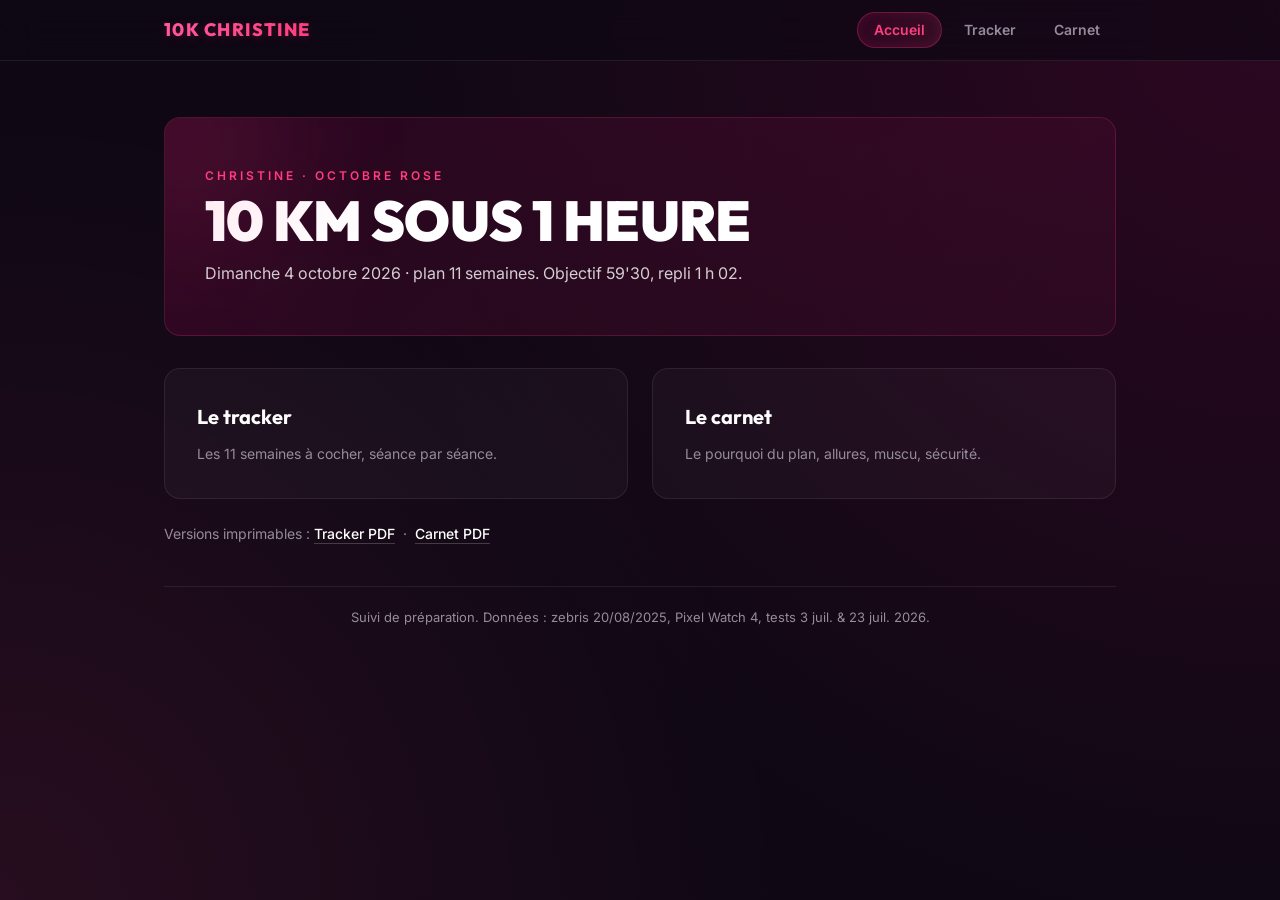
==== index.html @ 1869d093 "feat: rend la PWA réellement hors-ligne, ajoute la jauge de volume et le prochain jalon Le manifeste" ====
<!DOCTYPE html>
<html lang="fr">
<head>
<meta charset="utf-8">
<meta name="viewport" content="width=device-width, initial-scale=1, viewport-fit=cover">
<meta name="theme-color" content="#0F0814">
<meta name="description" content="Plan de préparation 10 km en 11 semaines pour Christine — Octobre Rose 2026, objectif 59'30.">
<title>Préparation 10 km · Christine · Octobre Rose 2026</title>
<link rel="stylesheet" href="style.v2.css">
<link rel="manifest" href="manifest.json">
<link rel="apple-touch-icon" href="icon-192.png">
<!-- View Transitions API -->
<meta name="view-transition" content="same-origin">
<style>
  .pdf { margin-top: 24px; font-size: 14px; color: var(--muted); }
  .pdf a { color: #fff; font-weight: 500; text-decoration: underline; text-decoration-color: rgba(255,255,255,0.2); text-underline-offset: 4px; }
  .pdf a:hover { color: var(--hot); text-decoration-color: var(--hot); }
  @media (max-width: 719px) {
    .cards { grid-template-columns: 1fr; }
  }
</style>
</head>
<body>

<header class="shell">
  <div class="shell-inner">
    <a class="shell-brand" href="index.html">10K Christine</a>
    <nav class="shell-nav" aria-label="Navigation">
      <a href="index.html" class="shell-tab active">Accueil</a>
      <a href="Christine_10K_Tracker.html" class="shell-tab">Tracker</a>
      <a href="Christine_10K_Carnet.html" class="shell-tab">Carnet</a>
    </nav>
  </div>
</header>

<div class="wrap">
  <div class="hero">
    <div class="k">Christine · Octobre Rose</div>
    <h1>10 km sous 1 heure</h1>
    <p>Dimanche 4 octobre 2026 · plan 11 semaines. Objectif 59'30, repli 1 h 02.</p>
  </div>

  <div class="cards">
    <a class="card" href="Christine_10K_Tracker.html">
      <b>Le tracker</b>
      <span>Les 11 semaines à cocher, séance par séance.</span>
    </a>
    <a class="card" href="Christine_10K_Carnet.html">
      <b>Le carnet</b>
      <span>Le pourquoi du plan, allures, muscu, sécurité.</span>
    </a>
  </div>
  
  <p class="pdf">Versions imprimables : <a href="Christine_10K_Tracker.pdf">Tracker PDF</a> &nbsp;·&nbsp; <a href="Christine_10K_Carnet.pdf">Carnet PDF</a></p>
  
  <footer class="site-footer">Suivi de préparation. Données : zebris 20/08/2025, Pixel Watch 4, tests 3 juil. &amp; 23 juil. 2026.</footer>
</div>

<script>
if ('serviceWorker' in navigator) {
  window.addEventListener('load', function () {
    navigator.serviceWorker.register('sw.js').catch(function () { /* pas bloquant */ });
  });
}
</script>

</body>
</html>
---- style.v2.css ----
/* ==========================================================================
   STYLE.CSS — Premium Dark Mode, Glassmorphism & Animations
   Prépa 10 km · Christine · Octobre Rose 2026
   ========================================================================== */

/* ===== FONTS ===== */
@import url('https://fonts.googleapis.com/css2?family=Inter:wght@400;500;600;700&family=Outfit:wght@400;600;700;800;900&display=swap');

/* ===== DESIGN TOKENS ===== */
:root {
  /* Dark Mode Palette */
  --bg: #0F0814;
  --bg-glow: radial-gradient(circle at top right, rgba(214,0,108,0.15) 0%, rgba(15,8,20,0) 60%),
             radial-gradient(circle at bottom left, rgba(255,61,127,0.1) 0%, rgba(15,8,20,0) 50%);
  --surface: rgba(255, 255, 255, 0.03);
  --surface-hover: rgba(255, 255, 255, 0.06);
  --surface-active: rgba(255, 255, 255, 0.1);
  --border: rgba(255, 255, 255, 0.08);
  --border-light: rgba(255, 255, 255, 0.04);

  /* Brand Colors */
  --brand: #D6006C;
  --brand-dk: #FF5E9F; /* Lightened for dark mode readability */
  --hot: #FF3D7F;
  --glow-pink: rgba(255, 61, 127, 0.4);

  /* Typography Colors */
  --txt: #EAE6EE;
  --muted: #958B9C;
  --txt-dark: #1E1022; /* For buttons on light backgrounds */

  /* Dimensions */
  --shell-h: 56px;
  --radius: 16px;
  --radius-sm: 10px;

  /* Typography Stacks */
  --font-body: 'Inter', -apple-system, BlinkMacSystemFont, sans-serif;
  --font-disp: 'Outfit', -apple-system, sans-serif;
}

/* ===== RESET & BASE ===== */
*, *::before, *::after { box-sizing: border-box; }

html { scroll-behavior: smooth; }

body {
  margin: 0;
  background-color: var(--bg);
  background-image: var(--bg-glow);
  background-attachment: fixed;
  color: var(--txt);
  font-family: var(--font-body);
  font-size: 15px;
  line-height: 1.6;
  -webkit-font-smoothing: antialiased;
  -moz-osx-font-smoothing: grayscale;
}

.disp { font-family: var(--font-disp); font-weight: 700; }

a { color: var(--brand-dk); text-decoration: none; transition: color 0.2s; }
a:hover { color: var(--hot); }
p { margin: 0 0 16px; }
ul { margin: 0 0 16px; padding-left: 20px; }
li { margin-bottom: 8px; }
li::marker { color: var(--hot); }

/* ===== SHELL NAVIGATION (Glassmorphism) ===== */
.shell {
  position: sticky;
  top: 0;
  z-index: 50;
  background: rgba(15, 8, 20, 0.7);
  backdrop-filter: blur(16px);
  -webkit-backdrop-filter: blur(16px);
  border-bottom: 1px solid var(--border);
  padding-top: env(safe-area-inset-top);
}

.shell-inner {
  display: flex;
  align-items: center;
  gap: 12px;
  padding: 12px 16px;
  max-width: 1000px;
  margin: 0 auto;
}

.shell-brand {
  font-family: var(--font-disp);
  font-weight: 800;
  text-transform: uppercase;
  letter-spacing: .08em;
  font-size: 18px;
  background: linear-gradient(120deg, var(--brand-dk), var(--hot));
  -webkit-background-clip: text;
  -webkit-text-fill-color: transparent;
  text-shadow: 0 2px 10px rgba(255, 61, 127, 0.2);
}
.shell-brand:hover { -webkit-text-fill-color: transparent; } /* Override default link hover */

.shell-nav {
  display: flex;
  gap: 6px;
  margin-left: auto;
}

.shell-tab {
  display: inline-flex;
  align-items: center;
  height: 36px;
  padding: 0 16px;
  border-radius: 20px;
  color: var(--muted);
  font-size: 14px;
  font-weight: 600;
  transition: all 0.2s cubic-bezier(0.4, 0, 0.2, 1);
}

.shell-tab:hover {
  background: var(--surface-hover);
  color: var(--txt);
}

.shell-tab.active {
  background: linear-gradient(120deg, rgba(214,0,108,0.15), rgba(255,61,127,0.15));
  color: var(--hot);
  border: 1px solid rgba(255,61,127,0.3);
  box-shadow: 0 0 12px rgba(255,61,127,0.1) inset;
  pointer-events: none;
}

/* ===== WRAP ===== */
.wrap {
  max-width: 1000px;
  margin: 0 auto;
  padding: 24px 16px calc(60px + env(safe-area-inset-bottom));
}

/* ===== HERO (Neon / Glow) ===== */
.hero {
  position: relative;
  background: linear-gradient(135deg, rgba(214,0,108,0.15), rgba(255,61,127,0.05));
  border: 1px solid rgba(255,61,127,0.2);
  border-radius: var(--radius);
  padding: 32px 24px;
  margin: 16px 0 24px;
  overflow: hidden;
}

.hero::before {
  content: '';
  position: absolute;
  top: -50px; left: -50px;
  width: 150px; height: 150px;
  background: var(--hot);
  filter: blur(80px);
  opacity: 0.3;
  border-radius: 50%;
}

.hero .k {
  font-family: var(--font-body);
  text-transform: uppercase;
  letter-spacing: .25em;
  font-size: 12px;
  font-weight: 600;
  color: var(--hot);
  margin-bottom: 8px;
}

.hero h1 {
  font-family: var(--font-disp);
  text-transform: uppercase;
  font-weight: 900;
  font-size: clamp(32px, 8vw, 56px);
  line-height: 1;
  margin: 0 0 12px;
  color: #fff;
  letter-spacing: -0.01em;
}

.hero p { margin: 0; font-size: 16px; color: rgba(255,255,255,0.8); }

/* ===== DASHBOARD CARDS / BENTO ===== */
.cards {
  display: grid;
  grid-template-columns: 1fr 1fr;
  gap: 16px;
  margin-top: 24px;
}

a.card {
  display: block;
  background: var(--surface);
  border: 1px solid var(--border);
  border-radius: var(--radius);
  padding: 24px;
  text-decoration: none;
  transition: all 0.3s cubic-bezier(0.25, 0.8, 0.25, 1);
  position: relative;
  overflow: hidden;
}

a.card::after {
  content: '';
  position: absolute;
  top: 0; left: 0; right: 0; bottom: 0;
  border-radius: inherit;
  box-shadow: 0 8px 24px rgba(0,0,0,0.4);
  opacity: 0;
  transition: opacity 0.3s;
  z-index: -1;
}

a.card:hover {
  transform: translateY(-4px);
  background: var(--surface-hover);
  border-color: rgba(255,61,127,0.4);
}
a.card:hover::after { opacity: 1; }

a.card b {
  display: block;
  font-family: var(--font-disp);
  font-weight: 700;
  font-size: 20px;
  color: #fff;
  margin-bottom: 8px;
}

a.card span { font-size: 14px; color: var(--muted); }

/* ===== TABLES ===== */
.tw { margin: 24px 0; overflow-x: auto; -webkit-overflow-scrolling: touch; }

table {
  border-collapse: collapse;
  width: 100%;
  font-size: 15px;
  background: var(--surface);
  border-radius: var(--radius-sm);
  overflow: hidden;
  border: 1px solid var(--border);
}

th {
  background: rgba(0,0,0,0.2);
  color: #fff;
  text-align: left;
  padding: 14px 16px;
  font-family: var(--font-body);
  text-transform: uppercase;
  letter-spacing: .08em;
  font-size: 12px;
  font-weight: 600;
  border-bottom: 1px solid var(--border);
}

td {
  padding: 12px 16px;
  border-bottom: 1px solid var(--border-light);
  vertical-align: middle;
}

tr:last-child td { border-bottom: none; }
tr:nth-child(even) td { background: rgba(255,255,255,0.01); }

td.l { font-weight: 600; color: #fff; }
.ctr { text-align: center; }
.pk { color: var(--brand-dk); font-weight: 700; }

tr.hi td { background: rgba(255,61,127,0.08); }
tr.hi td:first-child { box-shadow: inset 3px 0 0 var(--hot); }
tr.hi td.l, tr.hi .pk { color: var(--hot); }

/* ===== TABLES → CARTES SUR MOBILE ===== */
@media (max-width: 719px) {
  .tw { overflow-x: visible; background: transparent; border: none; }
  table { background: transparent; border: none; overflow: visible; }
  table thead { position: absolute; left: -9999px; clip: rect(0 0 0 0); }
  
  table tbody tr {
    display: block;
    background: var(--surface);
    border: 1px solid var(--border);
    border-radius: var(--radius-sm);
    padding: 16px;
    margin-bottom: 16px;
  }
  
  table tbody tr.hi {
    background: rgba(255,61,127,0.05);
    border-color: rgba(255,61,127,0.3);
  }
  table tbody tr.hi td:first-child { box-shadow: none; }

  table td {
    display: flex;
    justify-content: space-between;
    align-items: center;
    padding: 6px 0;
    border: none;
    text-align: right;
  }

  table td::before {
    content: attr(data-label);
    display: block;
    font-family: var(--font-body);
    font-weight: 600;
    font-size: 12px;
    text-transform: uppercase;
    letter-spacing: .05em;
    color: var(--muted);
    text-align: left;
    margin-right: 12px;
  }
  table td.ctr { text-align: right; }
}
@media (min-width: 720px) { table td::before { display: none; } }

/* ===== CALLOUTS ===== */
.co, .co-dark, .tip {
  border-radius: var(--radius-sm);
  padding: 18px 20px;
  margin: 20px 0;
  border: 1px solid var(--border);
}

.co {
  background: linear-gradient(145deg, rgba(214,0,108,0.1), transparent);
  border-left: 4px solid var(--brand);
}
.co h4 { margin: 0 0 8px; color: var(--brand-dk); font-size: 17px; font-family: var(--font-disp); }

.co-dark {
  background: linear-gradient(145deg, rgba(255,255,255,0.05), transparent);
  border-left: 4px solid #fff;
}
.co-dark h4 { margin: 0 0 8px; color: #fff; font-size: 17px; font-family: var(--font-disp); }

.tip {
  background: rgba(255,255,255,0.04);
  border-color: var(--border-light);
  position: relative;
  padding-left: 50px;
}
.tip::before {
  content: '💡';
  font-size: 18px;
  line-height: 1;
  position: absolute;
  left: 18px;
  top: 18px;
}
.tip b {
  display: block;
  margin-bottom: 3px;
}

/* ===== SITE FOOTER ===== */
.site-footer {
  color: var(--muted);
  font-size: 13px;
  text-align: center;
  margin-top: 40px;
  padding-top: 20px;
  border-top: 1px solid var(--border);
}

/* ===== ACCESSIBILITY ===== */
:focus-visible {
  outline: 2px solid var(--hot);
  outline-offset: 3px;
  border-radius: 4px;
}

@media (prefers-reduced-motion: reduce) {
  *, *::before, *::after {
    animation-duration: 0.01ms !important;
    animation-iteration-count: 1 !important;
    transition-duration: 0.01ms !important;
  }
  html { scroll-behavior: auto; }
}

/* ===== BOUTON "HAUT" FLOTTANT ===== */
#top-btn {
  position: fixed;
  right: 20px;
  bottom: calc(20px + env(safe-area-inset-bottom));
  z-index: 30;
  width: 48px;
  height: 48px;
  border-radius: 50%;
  border: 1px solid rgba(255,255,255,0.1);
  cursor: pointer;
  background: rgba(15,8,20,0.8);
  backdrop-filter: blur(8px);
  color: #fff;
  font-size: 20px;
  box-shadow: 0 4px 16px rgba(0,0,0,0.5);
  opacity: 0;
  pointer-events: none;
  transition: all .3s cubic-bezier(0.4, 0, 0.2, 1);
}
#top-btn:hover { background: var(--surface-hover); transform: translateY(-4px); }
#top-btn.show { opacity: 1; pointer-events: auto; }

/* ===== DESKTOP ENRICHMENT ===== */
@media (min-width: 720px) {
  body { font-size: 16px; }
  .shell-inner { padding: 12px 24px; }
  .wrap { padding: 32px 24px 80px; }
  .hero { padding: 48px 40px; margin: 24px 0 32px; }
  .cards { gap: 24px; }
  a.card { padding: 32px; }
}

/* ===== PRINT ===== */
@media print {
  .shell, #top-btn { display: none; }
  body { background: #fff; color: #000; }
  a { color: #000; }
  .hero { border: 1px solid #ccc; background: none; color: #000; }
  .hero h1, .hero .k { color: #000; }
  .hero p { color: #333; }
  table, .card, section { border: 1px solid #ccc; background: none; }
  th { background: #eee; color: #000; }
  td.l, .pk { color: #000; font-weight: bold; }
}
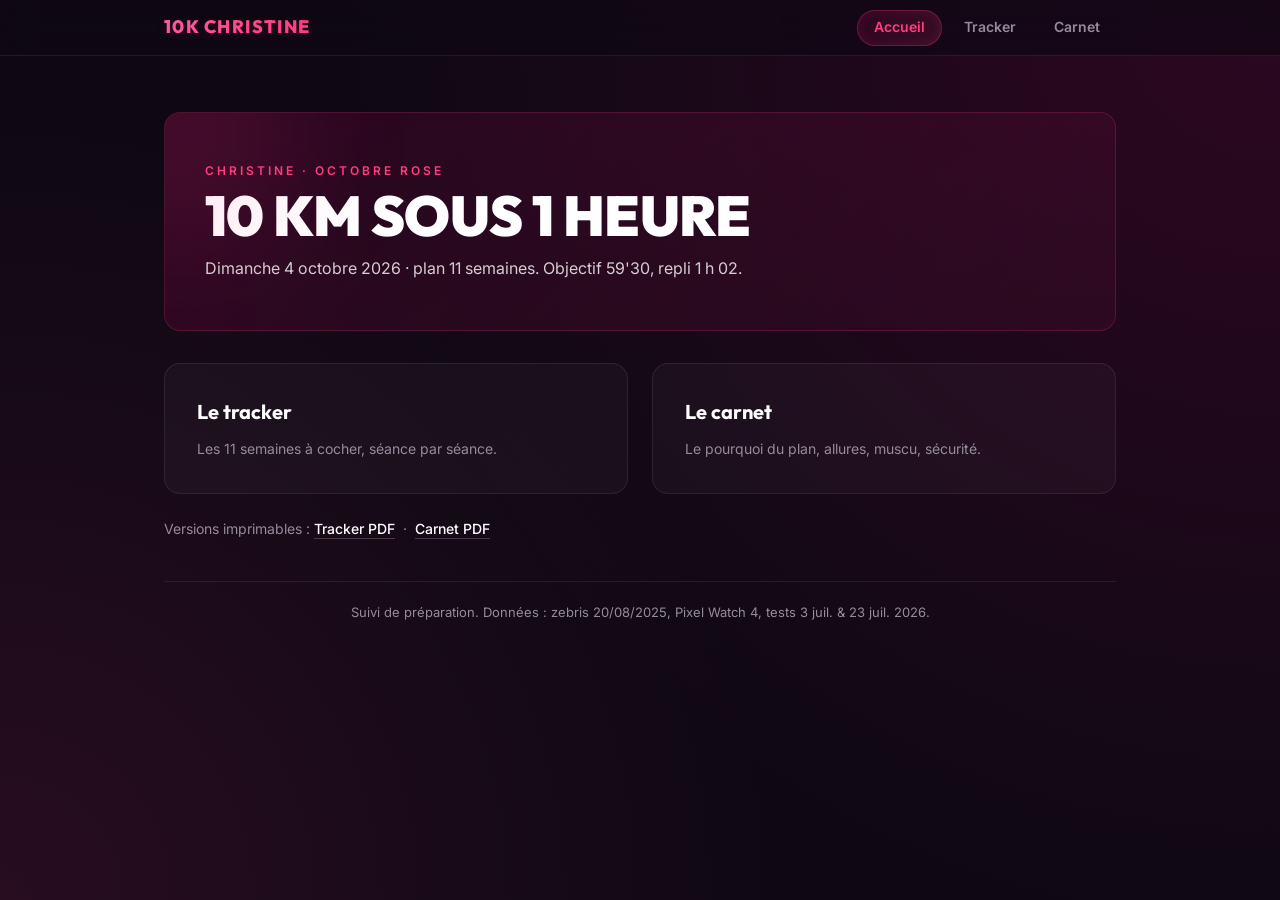
==== commit f3f2fd90: "fix: répare l'en-tête sur les écrans étroits et à encoche, renomme style.v2.css Régression du commit" ====
--- a/index.html
+++ b/index.html
@@ -6,7 +6,7 @@
 <meta name="theme-color" content="#0F0814">
 <meta name="description" content="Plan de préparation 10 km en 11 semaines pour Christine — Octobre Rose 2026, objectif 59'30.">
 <title>Préparation 10 km · Christine · Octobre Rose 2026</title>
-<link rel="stylesheet" href="style.v2.css">
+<link rel="stylesheet" href="style.css">
 <link rel="manifest" href="manifest.json">
 <link rel="apple-touch-icon" href="icon-192.png">
 <!-- View Transitions API -->
--- a/style.css
+++ b/style.css
@@ -0,0 +1,484 @@
+/* ==========================================================================
+   STYLE.CSS — Premium Dark Mode, Glassmorphism & Animations
+   Prépa 10 km · Christine · Octobre Rose 2026
+   ========================================================================== */
+
+/* ===== FONTS ===== */
+@import url('https://fonts.googleapis.com/css2?family=Inter:wght@400;500;600;700&family=Outfit:wght@400;600;700;800;900&display=swap');
+
+/* ===== DESIGN TOKENS ===== */
+:root {
+  /* Dark Mode Palette */
+  --bg: #0F0814;
+  --bg-glow: radial-gradient(circle at top right, rgba(214,0,108,0.15) 0%, rgba(15,8,20,0) 60%),
+             radial-gradient(circle at bottom left, rgba(255,61,127,0.1) 0%, rgba(15,8,20,0) 50%);
+  --surface: rgba(255, 255, 255, 0.03);
+  --surface-hover: rgba(255, 255, 255, 0.06);
+  --surface-active: rgba(255, 255, 255, 0.1);
+  --border: rgba(255, 255, 255, 0.08);
+  --border-light: rgba(255, 255, 255, 0.04);
+
+  /* Brand Colors */
+  --brand: #D6006C;
+  --brand-dk: #FF5E9F; /* Lightened for dark mode readability */
+  --hot: #FF3D7F;
+  --glow-pink: rgba(255, 61, 127, 0.4);
+
+  /* Typography Colors */
+  --txt: #EAE6EE;
+  --muted: #958B9C;
+  --txt-dark: #1E1022; /* For buttons on light backgrounds */
+
+  /* Dimensions */
+  --shell-h: 56px;
+  --radius: 16px;
+  --radius-sm: 10px;
+
+  /* Typography Stacks */
+  --font-body: 'Inter', -apple-system, BlinkMacSystemFont, sans-serif;
+  --font-disp: 'Outfit', -apple-system, sans-serif;
+}
+
+/* ===== RESET & BASE ===== */
+*, *::before, *::after { box-sizing: border-box; }
+
+html { scroll-behavior: smooth; }
+
+body {
+  margin: 0;
+  background-color: var(--bg);
+  background-image: var(--bg-glow);
+  background-attachment: fixed;
+  color: var(--txt);
+  font-family: var(--font-body);
+  font-size: 15px;
+  line-height: 1.6;
+  -webkit-font-smoothing: antialiased;
+  -moz-osx-font-smoothing: grayscale;
+}
+
+.disp { font-family: var(--font-disp); font-weight: 700; }
+
+a { color: var(--brand-dk); text-decoration: none; transition: color 0.2s; }
+a:hover { color: var(--hot); }
+p { margin: 0 0 16px; }
+ul { margin: 0 0 16px; padding-left: 20px; }
+li { margin-bottom: 8px; }
+li::marker { color: var(--hot); }
+
+/* ===== SHELL NAVIGATION (Glassmorphism) ===== */
+.shell {
+  position: sticky;
+  top: 0;
+  z-index: 50;
+  background: rgba(15, 8, 20, 0.7);
+  backdrop-filter: blur(16px);
+  -webkit-backdrop-filter: blur(16px);
+  border-bottom: 1px solid var(--border);
+  padding-top: env(safe-area-inset-top);
+}
+
+/* La hauteur est contrainte au lieu d'être déduite du contenu : sinon la
+   variable ment — l'en-tête mesurait 61 px pour 56 déclarés — et la barre de
+   progression collante, calée dessus, passait sous l'en-tête.
+
+   L'encoche s'ajoute à cette hauteur, elle ne s'y retranche pas. Avec
+   `box-sizing: border-box`, une hauteur nue absorberait `padding-top` dans les
+   56 px : sur un iPhone à encoche la zone de contenu tombait à 8 px et
+   l'en-tête était écrasé. */
+.shell { height: calc(var(--shell-h) + env(safe-area-inset-top)); }
+.shell-inner {
+  display: flex;
+  align-items: center;
+  gap: 12px;
+  height: 100%;
+  padding: 0 16px;
+  max-width: 1000px;
+  margin: 0 auto;
+}
+
+.shell-brand {
+  font-family: var(--font-disp);
+  font-weight: 800;
+  text-transform: uppercase;
+  letter-spacing: .08em;
+  font-size: 18px;
+  background: linear-gradient(120deg, var(--brand-dk), var(--hot));
+  -webkit-background-clip: text;
+  -webkit-text-fill-color: transparent;
+  text-shadow: 0 2px 10px rgba(255, 61, 127, 0.2);
+}
+.shell-brand:hover { -webkit-text-fill-color: transparent; } /* Override default link hover */
+
+.shell-nav {
+  display: flex;
+  gap: 6px;
+  margin-left: auto;
+}
+
+.shell-tab {
+  display: inline-flex;
+  align-items: center;
+  height: 36px;
+  padding: 0 16px;
+  border-radius: 20px;
+  color: var(--muted);
+  font-size: 14px;
+  font-weight: 600;
+  transition: all 0.2s cubic-bezier(0.4, 0, 0.2, 1);
+}
+
+.shell-tab:hover {
+  background: var(--surface-hover);
+  color: var(--txt);
+}
+
+.shell-tab.active {
+  background: linear-gradient(120deg, rgba(214,0,108,0.15), rgba(255,61,127,0.15));
+  color: var(--hot);
+  border: 1px solid rgba(255,61,127,0.3);
+  box-shadow: 0 0 12px rgba(255,61,127,0.1) inset;
+  pointer-events: none;
+}
+
+/* ===== WRAP ===== */
+.wrap {
+  max-width: 1000px;
+  margin: 0 auto;
+  padding: 24px 16px calc(60px + env(safe-area-inset-bottom));
+}
+
+/* ===== HERO (Neon / Glow) ===== */
+.hero {
+  position: relative;
+  background: linear-gradient(135deg, rgba(214,0,108,0.15), rgba(255,61,127,0.05));
+  border: 1px solid rgba(255,61,127,0.2);
+  border-radius: var(--radius);
+  padding: 32px 24px;
+  margin: 16px 0 24px;
+  overflow: hidden;
+}
+
+.hero::before {
+  content: '';
+  position: absolute;
+  top: -50px; left: -50px;
+  width: 150px; height: 150px;
+  background: var(--hot);
+  filter: blur(80px);
+  opacity: 0.3;
+  border-radius: 50%;
+}
+
+.hero .k {
+  font-family: var(--font-body);
+  text-transform: uppercase;
+  letter-spacing: .25em;
+  font-size: 12px;
+  font-weight: 600;
+  color: var(--hot);
+  margin-bottom: 8px;
+}
+
+.hero h1 {
+  font-family: var(--font-disp);
+  text-transform: uppercase;
+  font-weight: 900;
+  font-size: clamp(32px, 8vw, 56px);
+  line-height: 1;
+  margin: 0 0 12px;
+  color: #fff;
+  letter-spacing: -0.01em;
+}
+
+.hero p { margin: 0; font-size: 16px; color: rgba(255,255,255,0.8); }
+
+/* ===== DASHBOARD CARDS / BENTO ===== */
+.cards {
+  display: grid;
+  grid-template-columns: 1fr 1fr;
+  gap: 16px;
+  margin-top: 24px;
+}
+
+a.card {
+  display: block;
+  background: var(--surface);
+  border: 1px solid var(--border);
+  border-radius: var(--radius);
+  padding: 24px;
+  text-decoration: none;
+  transition: all 0.3s cubic-bezier(0.25, 0.8, 0.25, 1);
+  position: relative;
+  overflow: hidden;
+}
+
+a.card::after {
+  content: '';
+  position: absolute;
+  top: 0; left: 0; right: 0; bottom: 0;
+  border-radius: inherit;
+  box-shadow: 0 8px 24px rgba(0,0,0,0.4);
+  opacity: 0;
+  transition: opacity 0.3s;
+  z-index: -1;
+}
+
+a.card:hover {
+  transform: translateY(-4px);
+  background: var(--surface-hover);
+  border-color: rgba(255,61,127,0.4);
+}
+a.card:hover::after { opacity: 1; }
+
+a.card b {
+  display: block;
+  font-family: var(--font-disp);
+  font-weight: 700;
+  font-size: 20px;
+  color: #fff;
+  margin-bottom: 8px;
+}
+
+a.card span { font-size: 14px; color: var(--muted); }
+
+/* ===== TABLES ===== */
+.tw { margin: 24px 0; overflow-x: auto; -webkit-overflow-scrolling: touch; }
+
+table {
+  border-collapse: collapse;
+  width: 100%;
+  font-size: 15px;
+  background: var(--surface);
+  border-radius: var(--radius-sm);
+  overflow: hidden;
+  border: 1px solid var(--border);
+}
+
+th {
+  background: rgba(0,0,0,0.2);
+  color: #fff;
+  text-align: left;
+  padding: 14px 16px;
+  font-family: var(--font-body);
+  text-transform: uppercase;
+  letter-spacing: .08em;
+  font-size: 12px;
+  font-weight: 600;
+  border-bottom: 1px solid var(--border);
+}
+
+td {
+  padding: 12px 16px;
+  border-bottom: 1px solid var(--border-light);
+  vertical-align: middle;
+}
+
+tr:last-child td { border-bottom: none; }
+tr:nth-child(even) td { background: rgba(255,255,255,0.01); }
+
+td.l { font-weight: 600; color: #fff; }
+.ctr { text-align: center; }
+.pk { color: var(--brand-dk); font-weight: 700; }
+
+tr.hi td { background: rgba(255,61,127,0.08); }
+tr.hi td:first-child { box-shadow: inset 3px 0 0 var(--hot); }
+tr.hi td.l, tr.hi .pk { color: var(--hot); }
+
+/* ===== TABLES → CARTES SUR MOBILE ===== */
+@media (max-width: 719px) {
+  /* En-tête élastique plutôt que calibré à une largeur.
+     Sous ~400 px, « 10K CHRISTINE » passait sur deux lignes : l'en-tête montait
+     à 83 px pour 56 déclarés, et la barre collante se retrouvait masquée sur
+     27 px. La marque tient donc sur une ligne — et c'est elle qui cède la place
+     quand l'écran rétrécit, les onglets restant intégralement atteignables
+     jusqu'à 320 px. */
+  .shell-brand {
+    white-space: nowrap;
+    font-size: 16px;
+    letter-spacing: .05em;
+    min-width: 0;
+    overflow: hidden;
+    text-overflow: clip;
+  }
+
+  /* Onglets resserrés et insécables : la cible tactile reste à 36 px de haut. */
+  .shell-nav { margin-left: auto; gap: 2px; flex: none; }
+  .shell-tab { padding: 0 11px; font-size: 13.5px; white-space: nowrap; }
+}
+
+/* Entre 360 et 420 px — la plupart des téléphones — la signature complète ne
+   tient qu'en la réduisant encore. On préfère « 10K CHRISTINE » en petit à un
+   « 10K CHRISTI… » tronqué. */
+@media (max-width: 419px) {
+  .shell-brand { font-size: 13.5px; letter-spacing: .03em; }
+  .shell-nav { gap: 1px; }
+  .shell-tab { padding: 0 9px; font-size: 13px; }
+}
+
+/* Sous 360 px (iPhone SE et assimilés), marque et onglets ne tiennent plus
+   ensemble. Plutôt qu'une signature tronquée en « 10K CHI », on l'escamote :
+   les onglets portent la navigation et « Tracker » est déjà mis en évidence. */
+@media (max-width: 359px) {
+  .shell-brand { display: none; }
+  .shell-nav { margin: 0 auto; }
+}
+
+@media (max-width: 719px) {
+
+  .tw { overflow-x: visible; background: transparent; border: none; }
+  table { background: transparent; border: none; overflow: visible; }
+  table thead { position: absolute; left: -9999px; clip: rect(0 0 0 0); }
+  
+  table tbody tr {
+    display: block;
+    background: var(--surface);
+    border: 1px solid var(--border);
+    border-radius: var(--radius-sm);
+    padding: 16px;
+    margin-bottom: 16px;
+  }
+  
+  table tbody tr.hi {
+    background: rgba(255,61,127,0.05);
+    border-color: rgba(255,61,127,0.3);
+  }
+  table tbody tr.hi td:first-child { box-shadow: none; }
+
+  table td {
+    display: flex;
+    justify-content: space-between;
+    align-items: center;
+    padding: 6px 0;
+    border: none;
+    text-align: right;
+  }
+
+  table td::before {
+    content: attr(data-label);
+    display: block;
+    font-family: var(--font-body);
+    font-weight: 600;
+    font-size: 12px;
+    text-transform: uppercase;
+    letter-spacing: .05em;
+    color: var(--muted);
+    text-align: left;
+    margin-right: 12px;
+  }
+  table td.ctr { text-align: right; }
+}
+@media (min-width: 720px) { table td::before { display: none; } }
+
+/* ===== CALLOUTS ===== */
+.co, .co-dark, .tip {
+  border-radius: var(--radius-sm);
+  padding: 18px 20px;
+  margin: 20px 0;
+  border: 1px solid var(--border);
+}
+
+.co {
+  background: linear-gradient(145deg, rgba(214,0,108,0.1), transparent);
+  border-left: 4px solid var(--brand);
+}
+.co h4 { margin: 0 0 8px; color: var(--brand-dk); font-size: 17px; font-family: var(--font-disp); }
+
+.co-dark {
+  background: linear-gradient(145deg, rgba(255,255,255,0.05), transparent);
+  border-left: 4px solid #fff;
+}
+.co-dark h4 { margin: 0 0 8px; color: #fff; font-size: 17px; font-family: var(--font-disp); }
+
+.tip {
+  background: rgba(255,255,255,0.04);
+  border-color: var(--border-light);
+  position: relative;
+  padding-left: 50px;
+}
+.tip::before {
+  content: '💡';
+  font-size: 18px;
+  line-height: 1;
+  position: absolute;
+  left: 18px;
+  top: 18px;
+}
+.tip b {
+  display: block;
+  margin-bottom: 3px;
+}
+
+/* ===== SITE FOOTER ===== */
+.site-footer {
+  color: var(--muted);
+  font-size: 13px;
+  text-align: center;
+  margin-top: 40px;
+  padding-top: 20px;
+  border-top: 1px solid var(--border);
+}
+
+/* ===== ACCESSIBILITY ===== */
+:focus-visible {
+  outline: 2px solid var(--hot);
+  outline-offset: 3px;
+  border-radius: 4px;
+}
+
+@media (prefers-reduced-motion: reduce) {
+  *, *::before, *::after {
+    animation-duration: 0.01ms !important;
+    animation-iteration-count: 1 !important;
+    transition-duration: 0.01ms !important;
+  }
+  html { scroll-behavior: auto; }
+}
+
+/* ===== BOUTON "HAUT" FLOTTANT ===== */
+#top-btn {
+  position: fixed;
+  right: 20px;
+  bottom: calc(20px + env(safe-area-inset-bottom));
+  z-index: 30;
+  width: 48px;
+  height: 48px;
+  border-radius: 50%;
+  border: 1px solid rgba(255,255,255,0.1);
+  cursor: pointer;
+  background: rgba(15,8,20,0.8);
+  backdrop-filter: blur(8px);
+  color: #fff;
+  font-size: 20px;
+  box-shadow: 0 4px 16px rgba(0,0,0,0.5);
+  opacity: 0;
+  pointer-events: none;
+  transition: all .3s cubic-bezier(0.4, 0, 0.2, 1);
+}
+#top-btn:hover { background: var(--surface-hover); transform: translateY(-4px); }
+#top-btn.show { opacity: 1; pointer-events: auto; }
+
+/* ===== DESKTOP ENRICHMENT ===== */
+@media (min-width: 720px) {
+  body { font-size: 16px; }
+  /* Horizontal seulement : un padding vertical réintroduirait l'écart entre la
+     hauteur réelle de l'en-tête et --shell-h. */
+  .shell-inner { padding: 0 24px; }
+  .wrap { padding: 32px 24px 80px; }
+  .hero { padding: 48px 40px; margin: 24px 0 32px; }
+  .cards { gap: 24px; }
+  a.card { padding: 32px; }
+}
+
+/* ===== PRINT ===== */
+@media print {
+  .shell, #top-btn { display: none; }
+  body { background: #fff; color: #000; }
+  a { color: #000; }
+  .hero { border: 1px solid #ccc; background: none; color: #000; }
+  .hero h1, .hero .k { color: #000; }
+  .hero p { color: #333; }
+  table, .card, section { border: 1px solid #ccc; background: none; }
+  th { background: #eee; color: #000; }
+  td.l, .pk { color: #000; font-weight: bold; }
+}
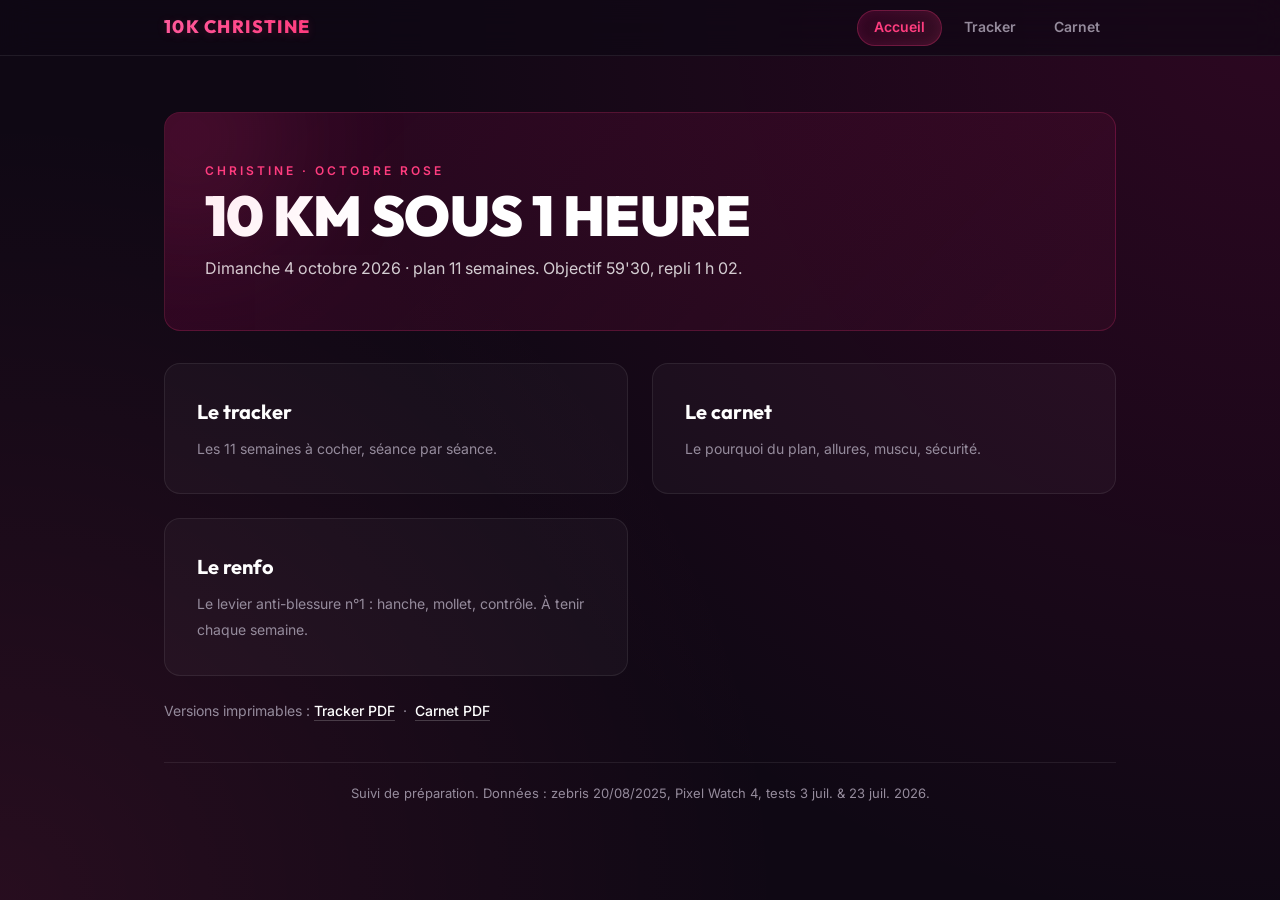
==== commit e8c0c3c8: "feat: recale le plan sur les données TFL et ajoute le renfo illustré Revue coaching du plan, puis re" ====
--- a/index.html
+++ b/index.html
@@ -49,6 +49,10 @@
       <b>Le carnet</b>
       <span>Le pourquoi du plan, allures, muscu, sécurité.</span>
     </a>
+    <a class="card" href="Christine_10K_Carnet.html#s4">
+      <b>Le renfo</b>
+      <span>Le levier anti-blessure n°1 : hanche, mollet, contrôle. À tenir chaque semaine.</span>
+    </a>
   </div>
   
   <p class="pdf">Versions imprimables : <a href="Christine_10K_Tracker.pdf">Tracker PDF</a> &nbsp;·&nbsp; <a href="Christine_10K_Carnet.pdf">Carnet PDF</a></p>
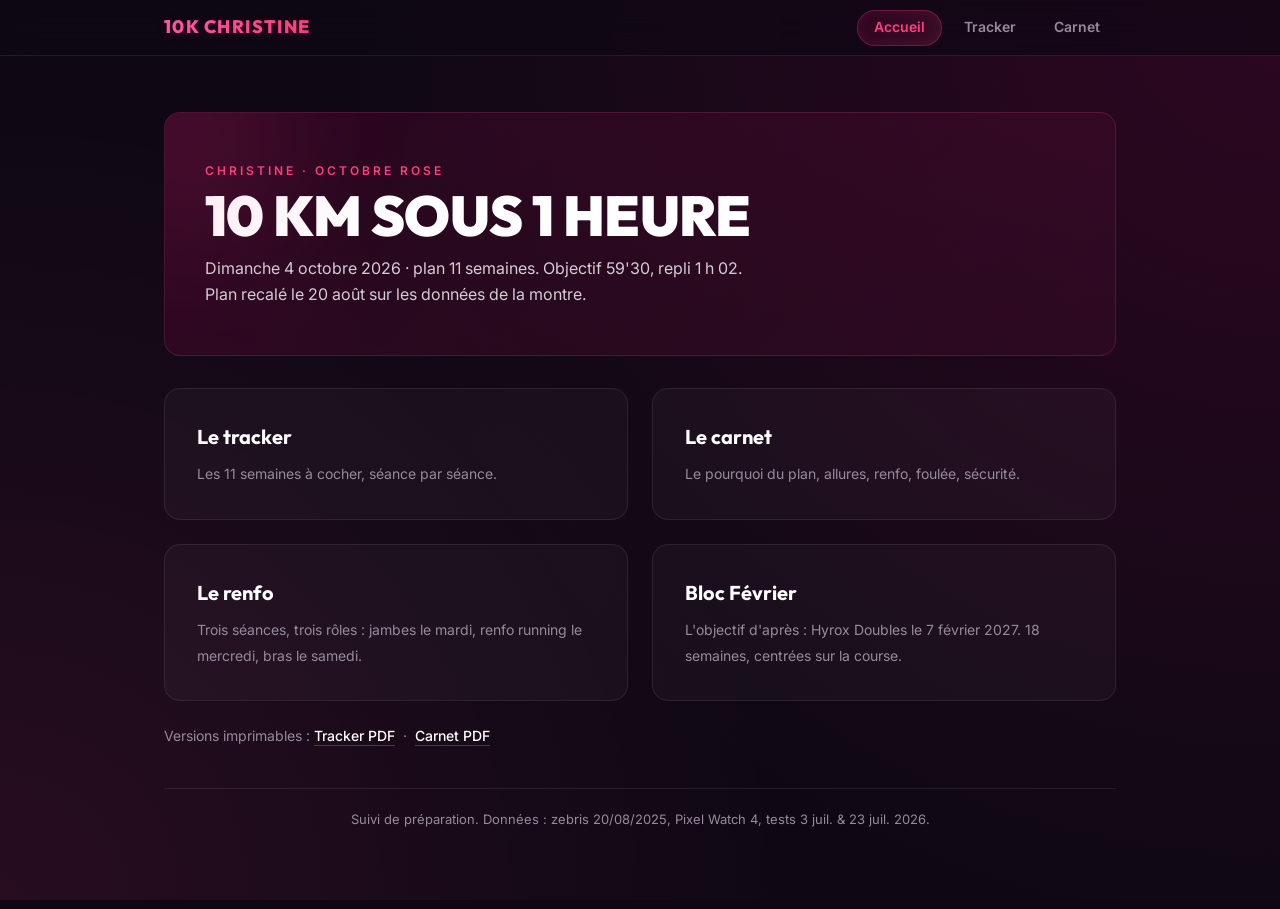
==== commit 1300775f: "feat: integrate structured strength training into 10K prep plan and add Hyrox training schedule file" ====
--- a/index.html
+++ b/index.html
@@ -37,7 +37,7 @@
   <div class="hero">
     <div class="k">Christine · Octobre Rose</div>
     <h1>10 km sous 1 heure</h1>
-    <p>Dimanche 4 octobre 2026 · plan 11 semaines. Objectif 59'30, repli 1 h 02.</p>
+    <p>Dimanche 4 octobre 2026 · plan 11 semaines. Objectif 59'30, repli 1 h 02.<br>Plan recalé le 20 août sur les données de la montre.</p>
   </div>
 
   <div class="cards">
@@ -47,11 +47,15 @@
     </a>
     <a class="card" href="Christine_10K_Carnet.html">
       <b>Le carnet</b>
-      <span>Le pourquoi du plan, allures, muscu, sécurité.</span>
+      <span>Le pourquoi du plan, allures, renfo, foulée, sécurité.</span>
     </a>
     <a class="card" href="Christine_10K_Carnet.html#s4">
       <b>Le renfo</b>
-      <span>Le levier anti-blessure n°1 : hanche, mollet, contrôle. À tenir chaque semaine.</span>
+      <span>Trois séances, trois rôles : jambes le mardi, renfo running le mercredi, bras le samedi.</span>
+    </a>
+    <a class="card" href="Christine_Hyrox_Fevrier.html">
+      <b>Bloc Février</b>
+      <span>L'objectif d'après : Hyrox Doubles le 7 février 2027. 18 semaines, centrées sur la course.</span>
     </a>
   </div>
   
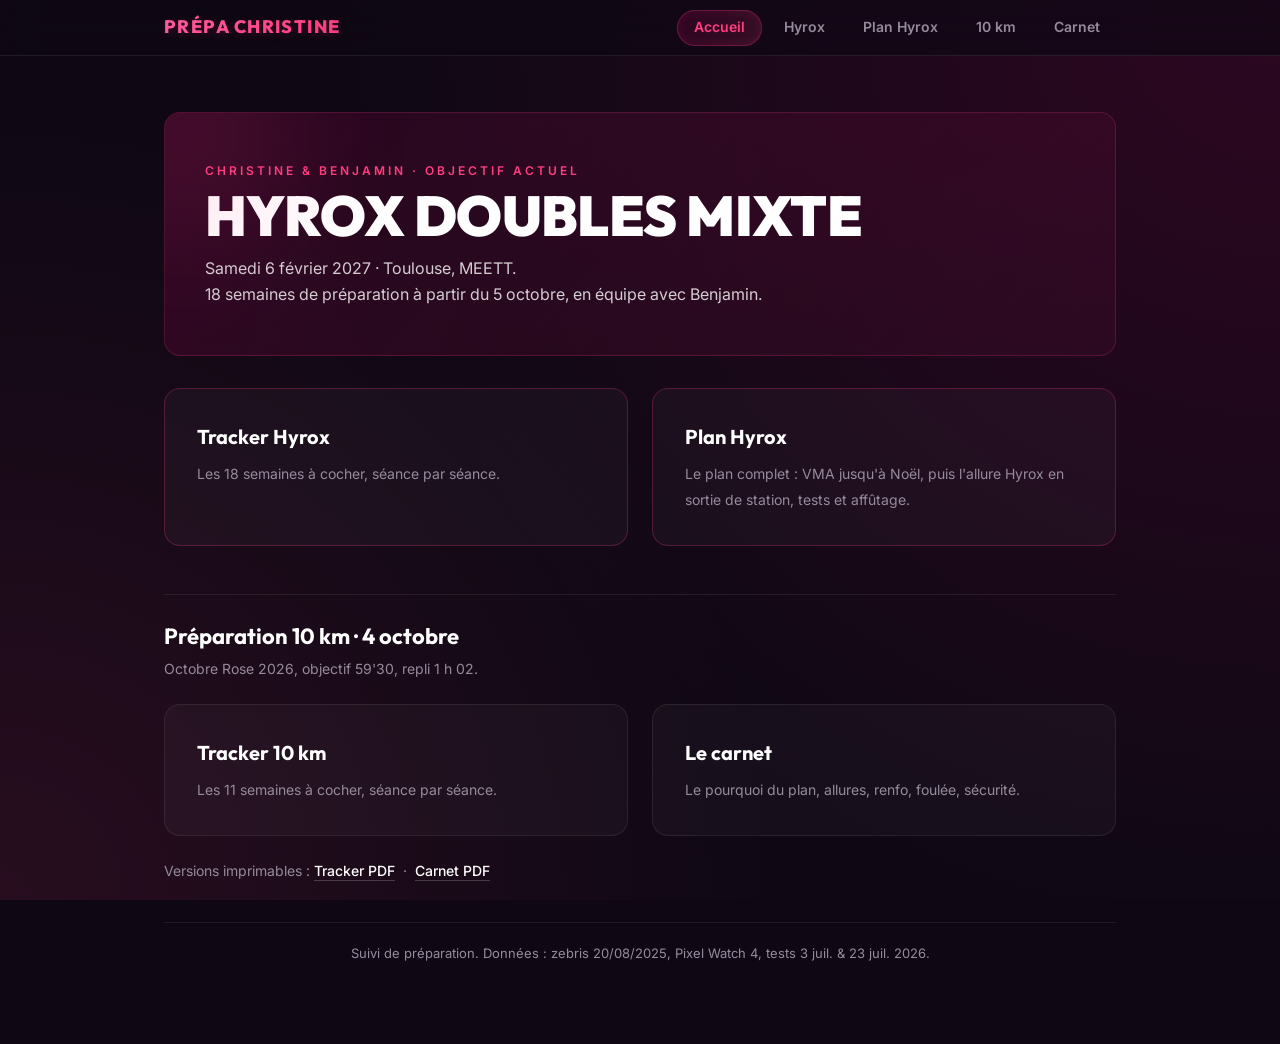
==== commit 76b5fc36: "feat: bloc Hyrox Doubles Mixte (plan refait + tracker synchronisé) - Plan Hyrox refait : Doubles Mix" ====
--- a/index.html
+++ b/index.html
@@ -4,8 +4,8 @@
 <meta charset="utf-8">
 <meta name="viewport" content="width=device-width, initial-scale=1, viewport-fit=cover">
 <meta name="theme-color" content="#0F0814">
-<meta name="description" content="Plan de préparation 10 km en 11 semaines pour Christine — Octobre Rose 2026, objectif 59'30.">
-<title>Préparation 10 km · Christine · Octobre Rose 2026</title>
+<meta name="description" content="Prépa Christine : Hyrox Doubles Mixte avec Benjamin le 6 février 2027 à Toulouse (18 semaines), et préparation 10 km du 4 octobre 2026.">
+<title>Prépa Christine · Hyrox Doubles 2027 &amp; 10 km</title>
 <link rel="stylesheet" href="style.css">
 <link rel="manifest" href="manifest.json">
 <link rel="apple-touch-icon" href="icon-192.png">
@@ -15,6 +15,10 @@
   .pdf { margin-top: 24px; font-size: 14px; color: var(--muted); }
   .pdf a { color: #fff; font-weight: 500; text-decoration: underline; text-decoration-color: rgba(255,255,255,0.2); text-underline-offset: 4px; }
   .pdf a:hover { color: var(--hot); text-decoration-color: var(--hot); }
+  .group { margin-top: 48px; padding-top: 24px; border-top: 1px solid var(--border); }
+  .group h2 { font-family: var(--font-disp); font-weight: 700; font-size: 22px; margin: 0 0 4px; color: #fff; }
+  .group .sub { margin: 0; font-size: 14px; color: var(--muted); }
+  .cards.hyrox a.card { border-color: rgba(255,61,127,0.25); }
   @media (max-width: 719px) {
     .cards { grid-template-columns: 1fr; }
   }
@@ -24,10 +28,12 @@
 
 <header class="shell">
   <div class="shell-inner">
-    <a class="shell-brand" href="index.html">10K Christine</a>
+    <a class="shell-brand" href="index.html">Prépa Christine</a>
     <nav class="shell-nav" aria-label="Navigation">
-      <a href="index.html" class="shell-tab active">Accueil</a>
-      <a href="Christine_10K_Tracker.html" class="shell-tab">Tracker</a>
+      <a href="index.html" class="shell-tab active" aria-current="page">Accueil</a>
+      <a href="Christine_Hyrox_Tracker.html" class="shell-tab">Hyrox</a>
+      <a href="Christine_Hyrox_Fevrier.html" class="shell-tab"><span class="tab-long">Plan Hyrox</span><span class="tab-short">Plan</span></a>
+      <a href="Christine_10K_Tracker.html" class="shell-tab">10 km</a>
       <a href="Christine_10K_Carnet.html" class="shell-tab">Carnet</a>
     </nav>
   </div>
@@ -35,32 +41,40 @@
 
 <div class="wrap">
   <div class="hero">
-    <div class="k">Christine · Octobre Rose</div>
-    <h1>10 km sous 1 heure</h1>
-    <p>Dimanche 4 octobre 2026 · plan 11 semaines. Objectif 59'30, repli 1 h 02.<br>Plan recalé le 20 août sur les données de la montre.</p>
+    <div class="k">Christine &amp; Benjamin · Objectif actuel</div>
+    <h1>Hyrox Doubles Mixte</h1>
+    <p>Samedi 6 février 2027 · Toulouse, MEETT.<br>18 semaines de préparation à partir du 5 octobre, en équipe avec Benjamin.</p>
   </div>
 
-  <div class="cards">
-    <a class="card" href="Christine_10K_Tracker.html">
-      <b>Le tracker</b>
-      <span>Les 11 semaines à cocher, séance par séance.</span>
-    </a>
-    <a class="card" href="Christine_10K_Carnet.html">
-      <b>Le carnet</b>
-      <span>Le pourquoi du plan, allures, renfo, foulée, sécurité.</span>
-    </a>
-    <a class="card" href="Christine_10K_Carnet.html#s4">
-      <b>Le renfo</b>
-      <span>Trois séances, trois rôles : jambes le mardi, renfo running le mercredi, bras le samedi.</span>
+  <div class="cards hyrox">
+    <a class="card" href="Christine_Hyrox_Tracker.html">
+      <b>Tracker Hyrox</b>
+      <span>Les 18 semaines à cocher, séance par séance.</span>
     </a>
     <a class="card" href="Christine_Hyrox_Fevrier.html">
-      <b>Bloc Février</b>
-      <span>L'objectif d'après : Hyrox Doubles le 7 février 2027. 18 semaines, centrées sur la course.</span>
+      <b>Plan Hyrox</b>
+      <span>Le plan complet : VMA jusqu'à Noël, puis l'allure Hyrox en sortie de station, tests et affûtage.</span>
     </a>
   </div>
-  
-  <p class="pdf">Versions imprimables : <a href="Christine_10K_Tracker.pdf">Tracker PDF</a> &nbsp;·&nbsp; <a href="Christine_10K_Carnet.pdf">Carnet PDF</a></p>
-  
+
+  <section class="group" aria-labelledby="g10k">
+    <h2 id="g10k">Préparation 10 km · 4 octobre</h2>
+    <p class="sub">Octobre Rose 2026, objectif 59'30, repli 1 h 02.</p>
+
+    <div class="cards">
+      <a class="card" href="Christine_10K_Tracker.html">
+        <b>Tracker 10 km</b>
+        <span>Les 11 semaines à cocher, séance par séance.</span>
+      </a>
+      <a class="card" href="Christine_10K_Carnet.html">
+        <b>Le carnet</b>
+        <span>Le pourquoi du plan, allures, renfo, foulée, sécurité.</span>
+      </a>
+    </div>
+
+    <p class="pdf">Versions imprimables : <a href="Christine_10K_Tracker.pdf">Tracker PDF</a> &nbsp;·&nbsp; <a href="Christine_10K_Carnet.pdf">Carnet PDF</a></p>
+  </section>
+
   <footer class="site-footer">Suivi de préparation. Données : zebris 20/08/2025, Pixel Watch 4, tests 3 juil. &amp; 23 juil. 2026.</footer>
 </div>
 
--- a/style.css
+++ b/style.css
@@ -140,6 +140,11 @@
   box-shadow: 0 0 12px rgba(255,61,127,0.1) inset;
   pointer-events: none;
 }
+
+/* Libellé long / court d'un onglet (« Plan Hyrox » / « Plan ») : un seul des
+   deux est affiché, l'autre est en display:none, donc ignoré des lecteurs
+   d'écran aussi. */
+.shell-tab .tab-short { display: none; }
 
 /* ===== WRAP ===== */
 .wrap {
@@ -305,23 +310,30 @@
   /* Onglets resserrés et insécables : la cible tactile reste à 36 px de haut. */
   .shell-nav { margin-left: auto; gap: 2px; flex: none; }
   .shell-tab { padding: 0 11px; font-size: 13.5px; white-space: nowrap; }
-}
-
-/* Entre 360 et 420 px — la plupart des téléphones — la signature complète ne
-   tient qu'en la réduisant encore. On préfère « 10K CHRISTINE » en petit à un
-   « 10K CHRISTI… » tronqué. */
+  .shell-tab .tab-long { display: none; }
+  .shell-tab .tab-short { display: inline; }
+}
+
+/* Cinq onglets depuis l'arrivée du Hyrox (Accueil · Hyrox · Plan · 10 km ·
+   Carnet) : ils réclament à eux seuls ~330 px. Marque et onglets ne tiennent
+   plus ensemble sous 600 px ; plutôt qu'une signature tronquée, on escamote la
+   marque — l'onglet actif dit déjà où l'on est, et « Accueil » remplace le
+   lien de la marque. Les onglets restent intégralement atteignables jusqu'à
+   320 px. */
+@media (max-width: 599px) {
+  .shell-brand { display: none; }
+  .shell-nav { margin: 0 auto; }
+}
+
 @media (max-width: 419px) {
-  .shell-brand { font-size: 13.5px; letter-spacing: .03em; }
   .shell-nav { gap: 1px; }
   .shell-tab { padding: 0 9px; font-size: 13px; }
 }
 
-/* Sous 360 px (iPhone SE et assimilés), marque et onglets ne tiennent plus
-   ensemble. Plutôt qu'une signature tronquée en « 10K CHI », on l'escamote :
-   les onglets portent la navigation et « Tracker » est déjà mis en évidence. */
-@media (max-width: 359px) {
-  .shell-brand { display: none; }
-  .shell-nav { margin: 0 auto; }
+/* Sous 340 px (anciens iPhone SE à 320 px), on gagne encore quelques pixels
+   sur les onglets ; la cible tactile garde ses 36 px de haut. */
+@media (max-width: 339px) {
+  .shell-tab { padding: 0 7px; font-size: 12.5px; }
 }
 
 @media (max-width: 719px) {
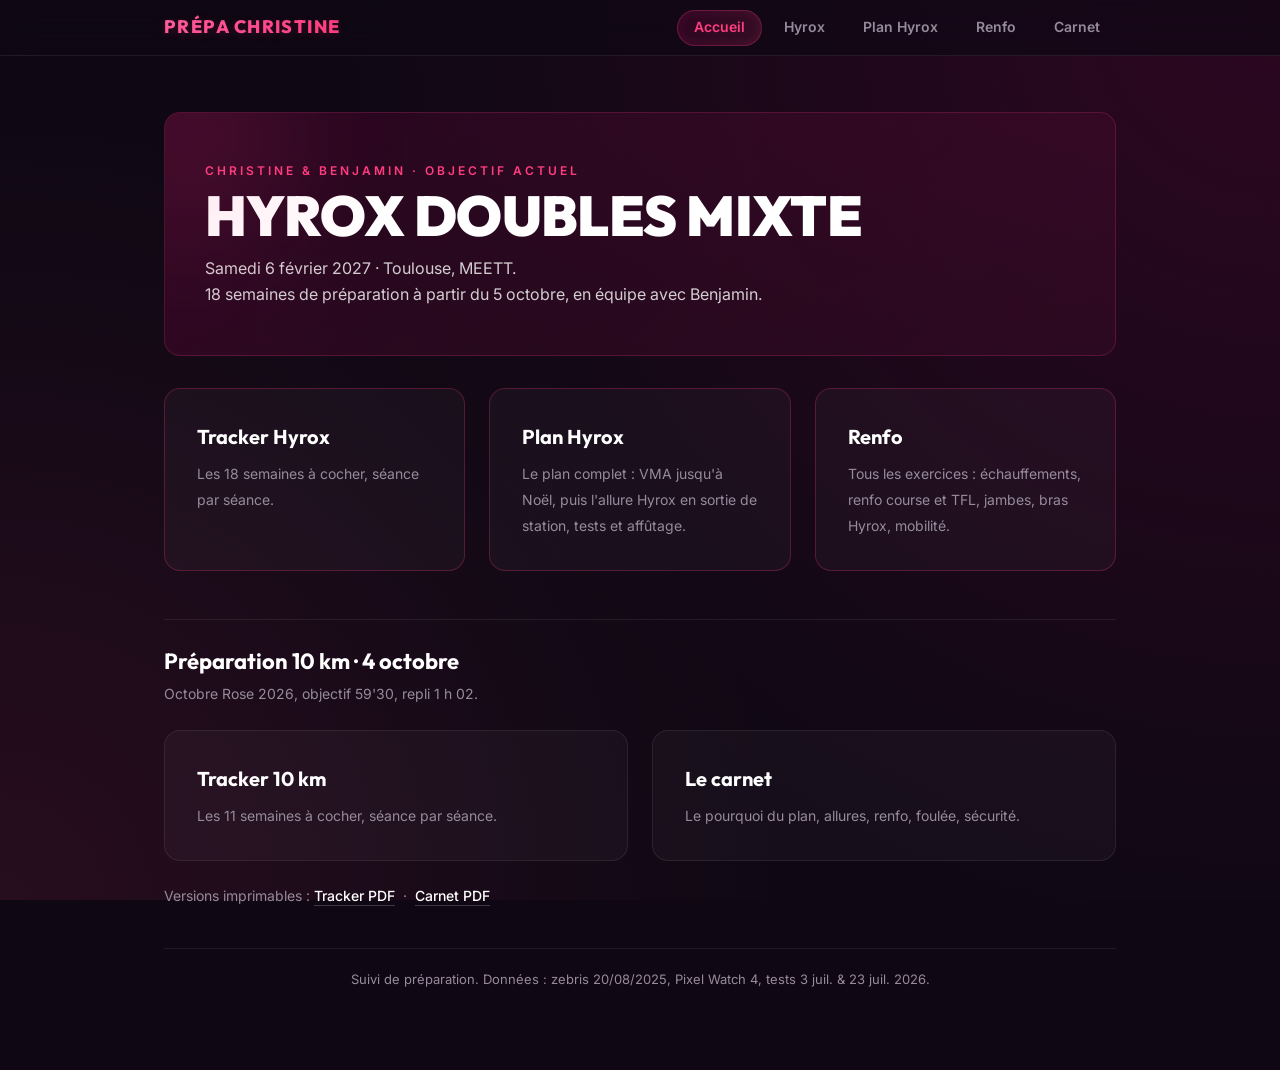
==== commit 35ec1c3a: "feat: onglet Renfo qui regroupe tous les exercices, retrait de l'onglet 10 km - Nouvelle page Christ" ====
--- a/index.html
+++ b/index.html
@@ -8,7 +8,9 @@
 <title>Prépa Christine · Hyrox Doubles 2027 &amp; 10 km</title>
 <link rel="stylesheet" href="style.css">
 <link rel="manifest" href="manifest.json">
-<link rel="apple-touch-icon" href="icon-192.png">
+<link rel="apple-touch-icon" href="apple-touch-icon.png">
+<meta name="apple-mobile-web-app-title" content="Hyrox">
+<link rel="icon" type="image/png" href="icon-192.png">
 <!-- View Transitions API -->
 <meta name="view-transition" content="same-origin">
 <style>
@@ -19,6 +21,7 @@
   .group h2 { font-family: var(--font-disp); font-weight: 700; font-size: 22px; margin: 0 0 4px; color: #fff; }
   .group .sub { margin: 0; font-size: 14px; color: var(--muted); }
   .cards.hyrox a.card { border-color: rgba(255,61,127,0.25); }
+  .cards.hyrox { grid-template-columns: repeat(3, 1fr); }
   @media (max-width: 719px) {
     .cards { grid-template-columns: 1fr; }
   }
@@ -33,7 +36,7 @@
       <a href="index.html" class="shell-tab active" aria-current="page">Accueil</a>
       <a href="Christine_Hyrox_Tracker.html" class="shell-tab">Hyrox</a>
       <a href="Christine_Hyrox_Fevrier.html" class="shell-tab"><span class="tab-long">Plan Hyrox</span><span class="tab-short">Plan</span></a>
-      <a href="Christine_10K_Tracker.html" class="shell-tab">10 km</a>
+      <a href="Christine_Renfo.html" class="shell-tab">Renfo</a>
       <a href="Christine_10K_Carnet.html" class="shell-tab">Carnet</a>
     </nav>
   </div>
@@ -54,6 +57,10 @@
     <a class="card" href="Christine_Hyrox_Fevrier.html">
       <b>Plan Hyrox</b>
       <span>Le plan complet : VMA jusqu'à Noël, puis l'allure Hyrox en sortie de station, tests et affûtage.</span>
+    </a>
+    <a class="card" href="Christine_Renfo.html">
+      <b>Renfo</b>
+      <span>Tous les exercices : échauffements, renfo course et TFL, jambes, bras Hyrox, mobilité.</span>
     </a>
   </div>
 
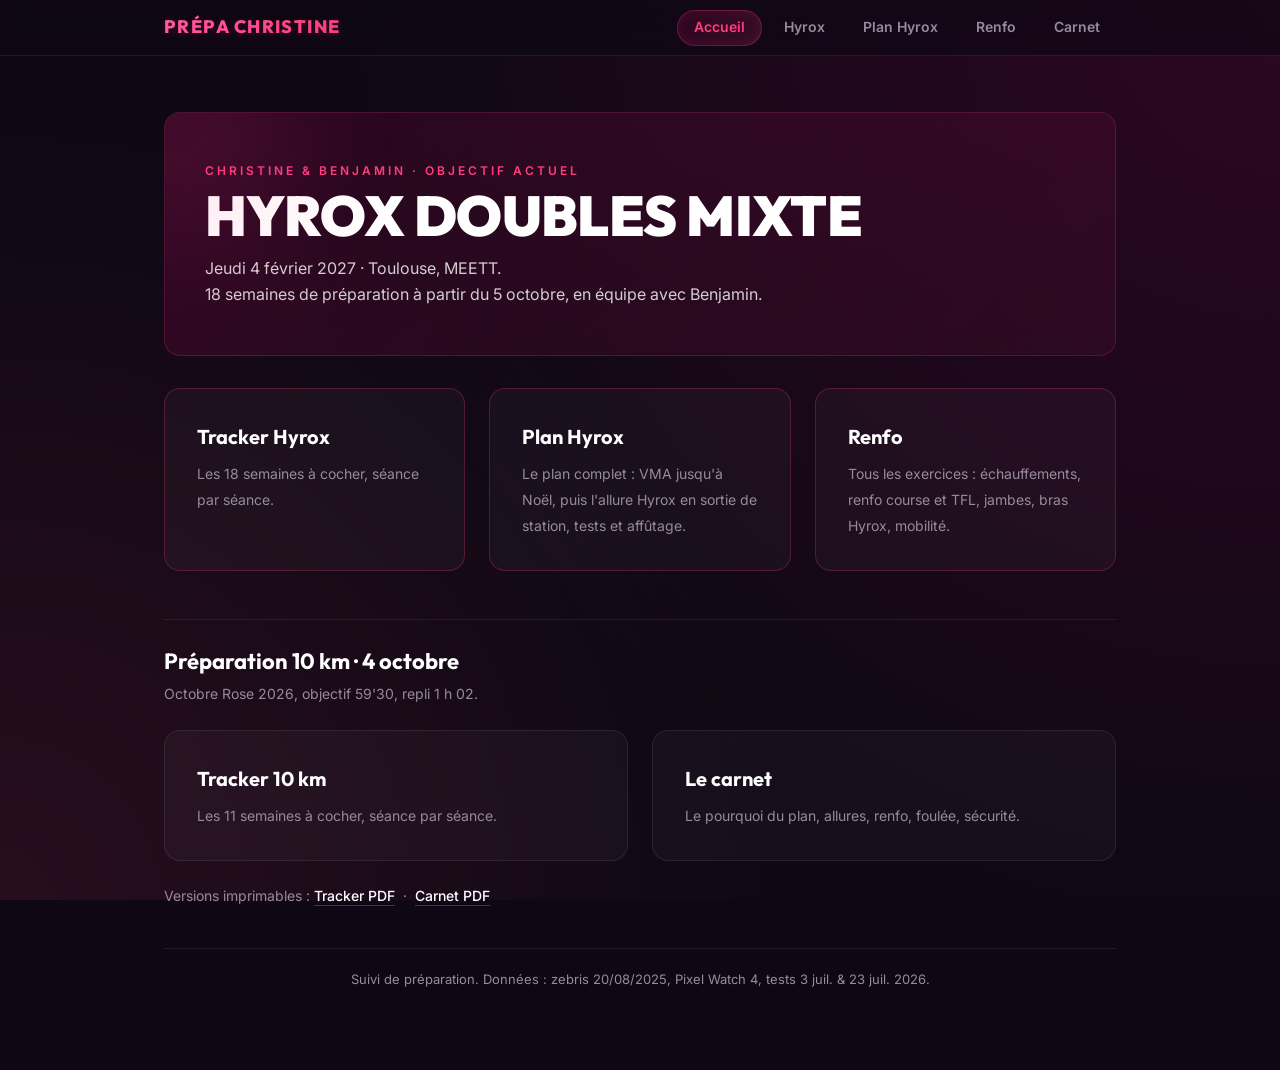
==== commit 366d8f99: "feat: Hyrox le jeudi 4 février au lieu du samedi 6, affûtage recalé - Jour J et compte à rebours : j" ====
--- a/index.html
+++ b/index.html
@@ -4,7 +4,7 @@
 <meta charset="utf-8">
 <meta name="viewport" content="width=device-width, initial-scale=1, viewport-fit=cover">
 <meta name="theme-color" content="#0F0814">
-<meta name="description" content="Prépa Christine : Hyrox Doubles Mixte avec Benjamin le 6 février 2027 à Toulouse (18 semaines), et préparation 10 km du 4 octobre 2026.">
+<meta name="description" content="Prépa Christine : Hyrox Doubles Mixte avec Benjamin le 4 février 2027 à Toulouse (18 semaines), et préparation 10 km du 4 octobre 2026.">
 <title>Prépa Christine · Hyrox Doubles 2027 &amp; 10 km</title>
 <link rel="stylesheet" href="style.css">
 <link rel="manifest" href="manifest.json">
@@ -46,7 +46,7 @@
   <div class="hero">
     <div class="k">Christine &amp; Benjamin · Objectif actuel</div>
     <h1>Hyrox Doubles Mixte</h1>
-    <p>Samedi 6 février 2027 · Toulouse, MEETT.<br>18 semaines de préparation à partir du 5 octobre, en équipe avec Benjamin.</p>
+    <p>Jeudi 4 février 2027 · Toulouse, MEETT.<br>18 semaines de préparation à partir du 5 octobre, en équipe avec Benjamin.</p>
   </div>
 
   <div class="cards hyrox">
